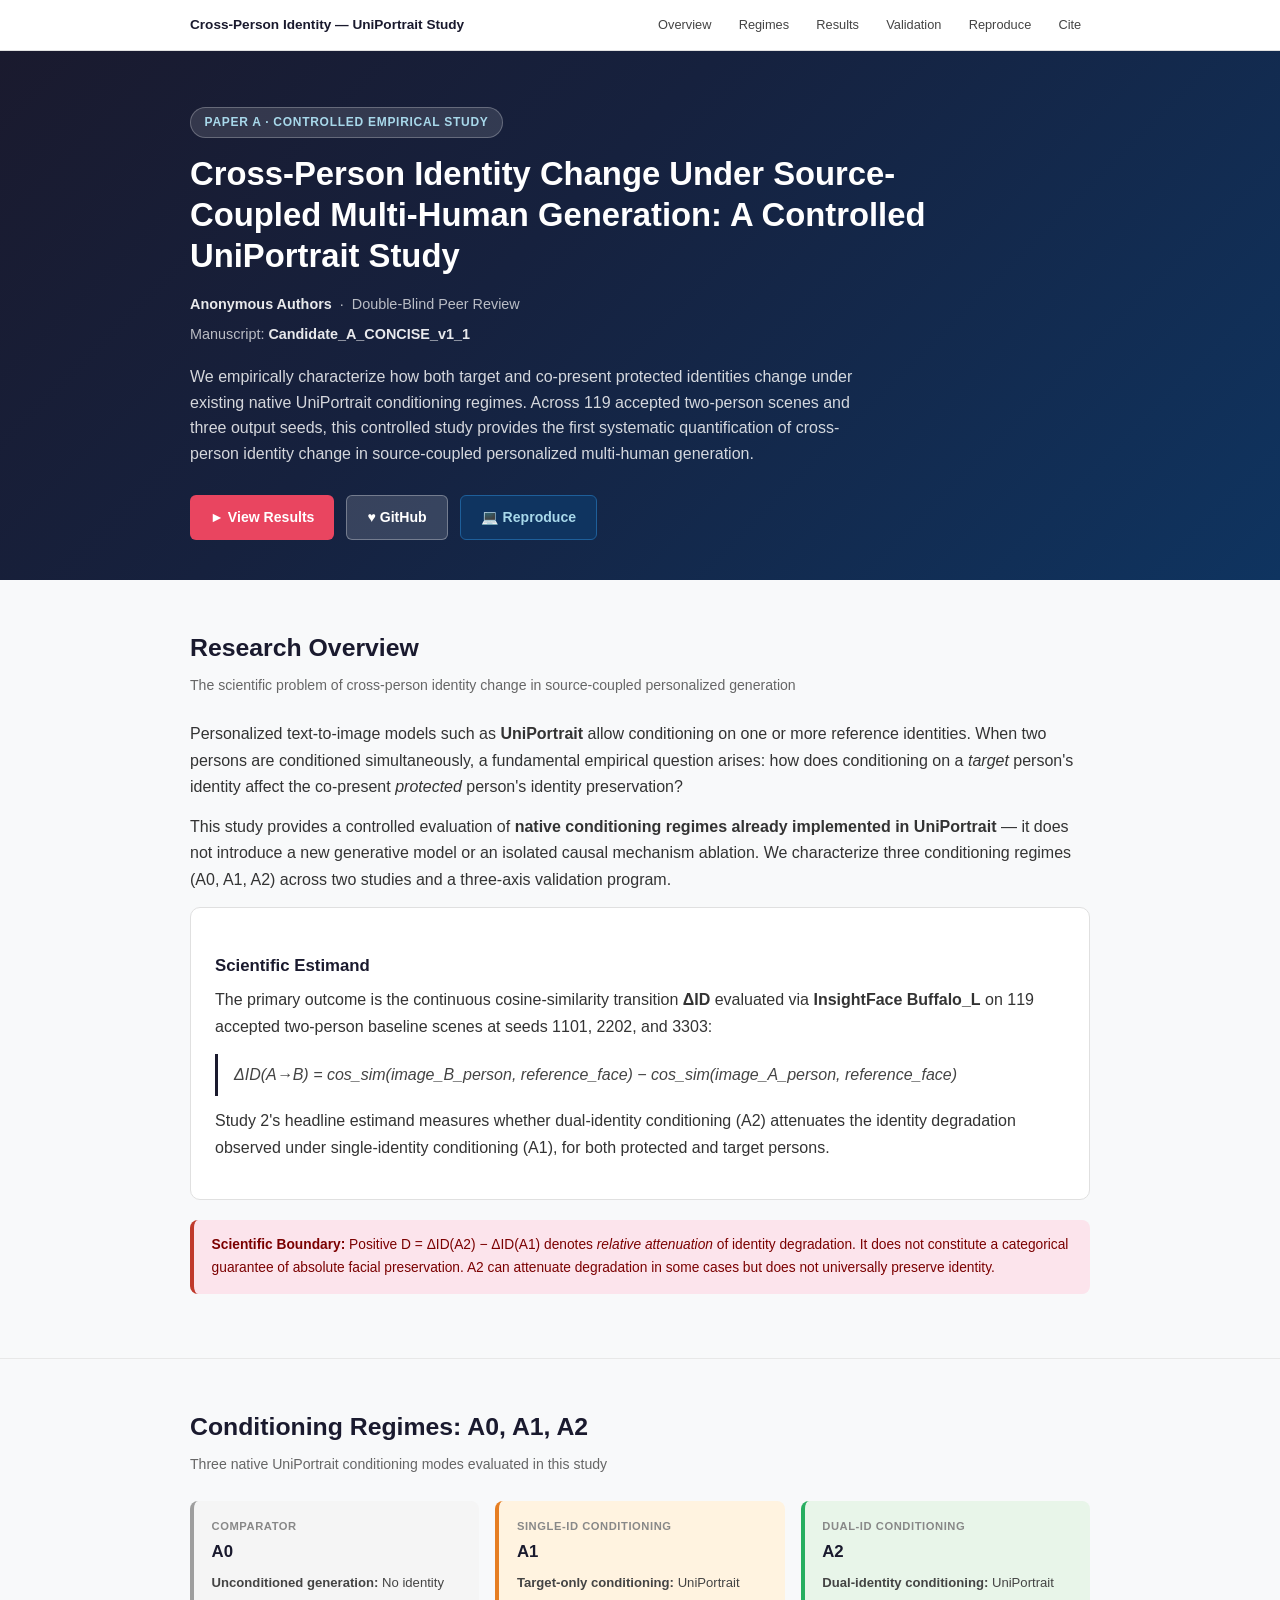
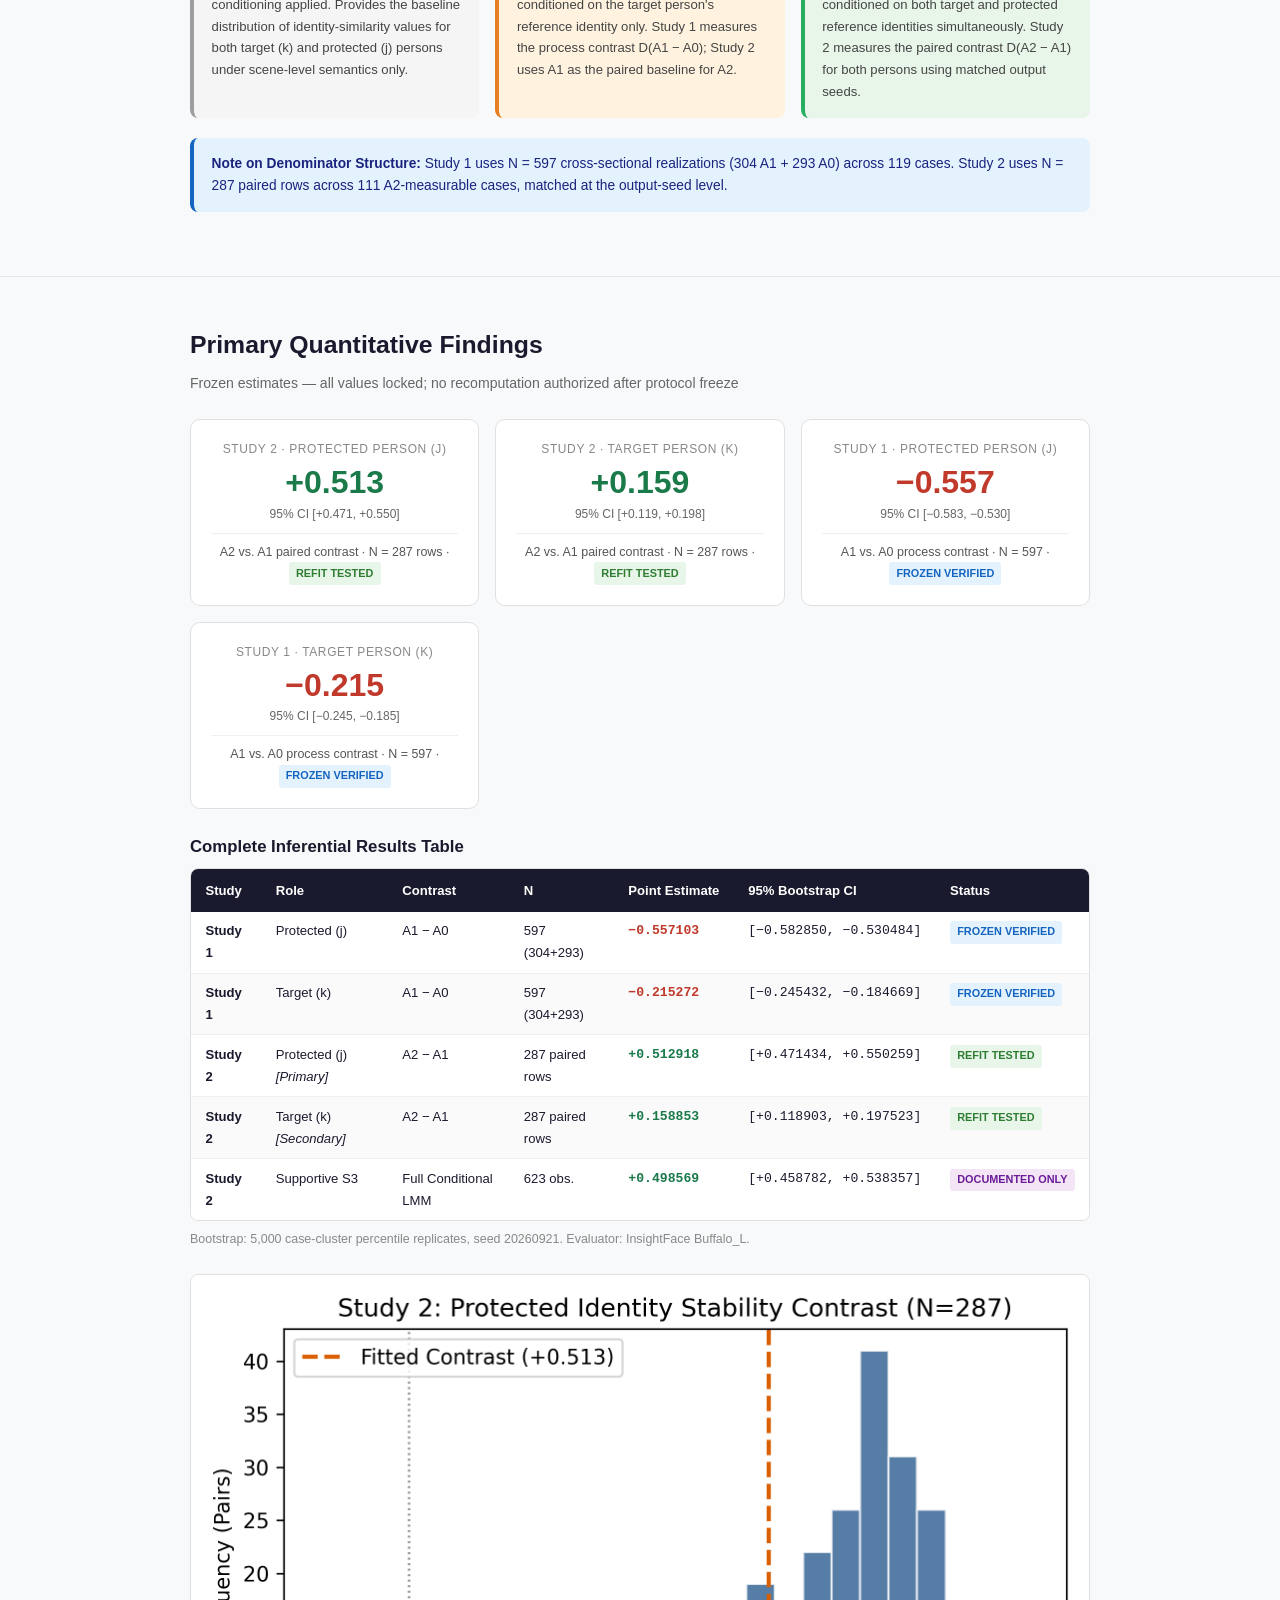
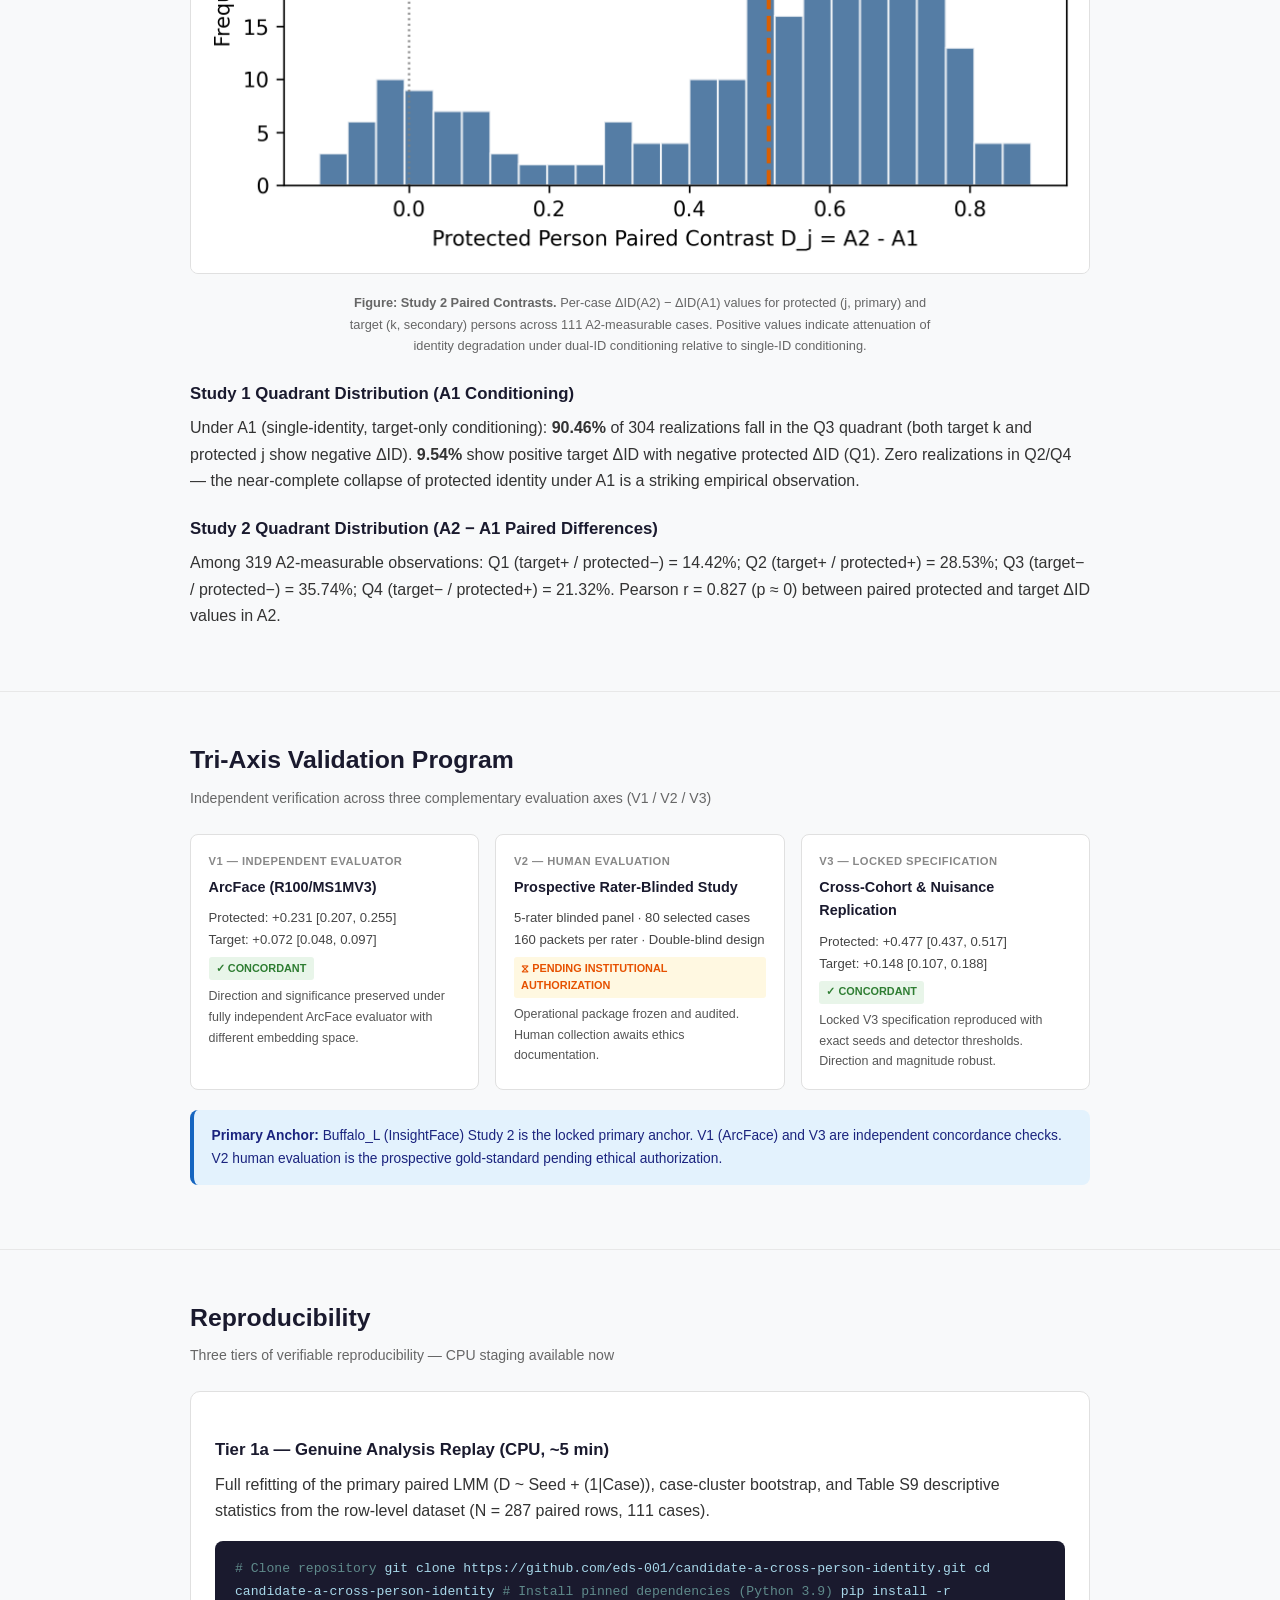
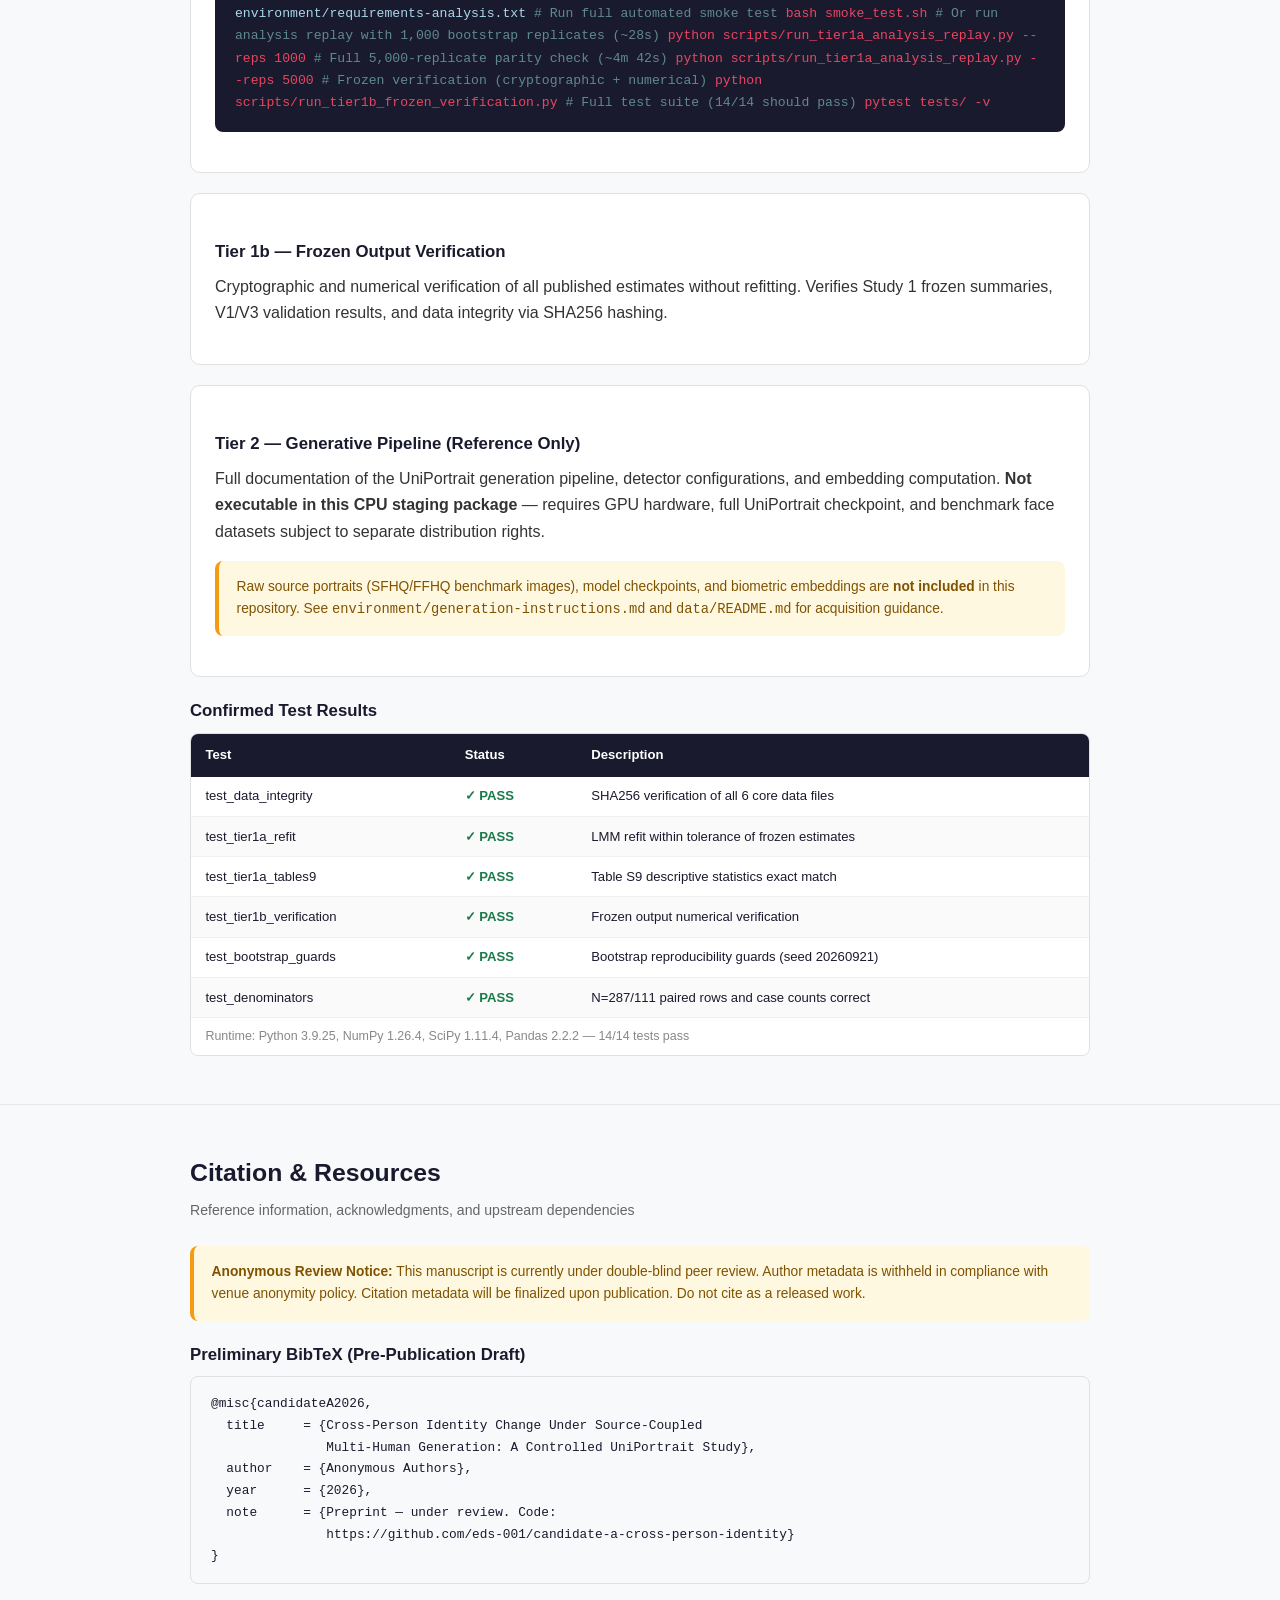
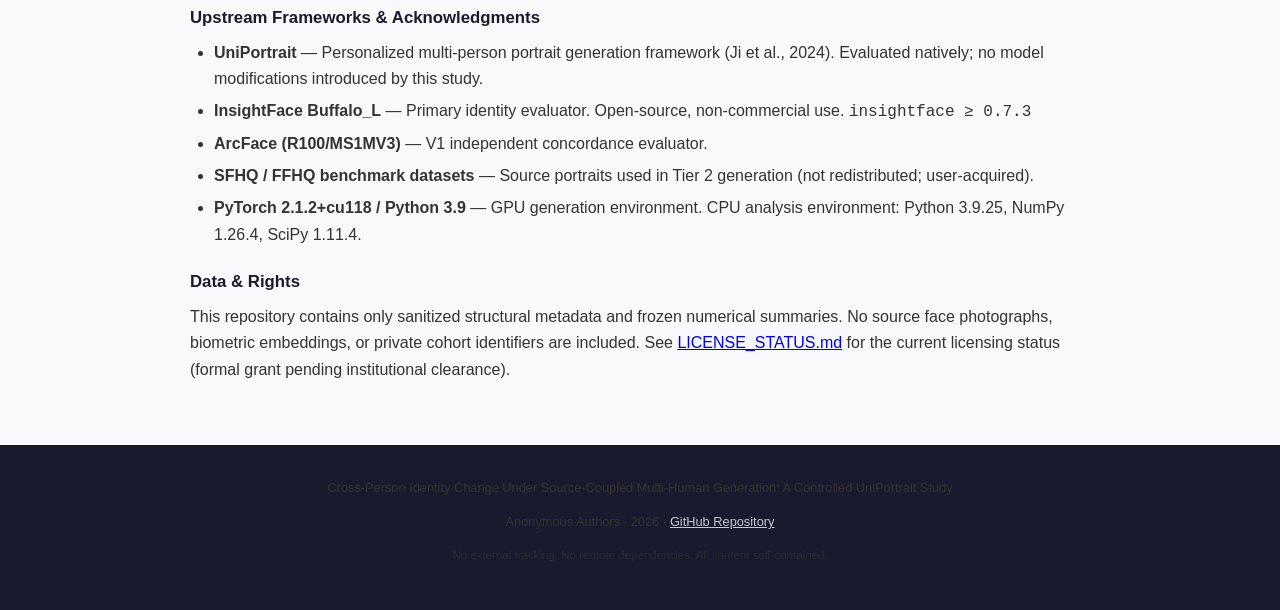
==== docs/index.html @ 002e5765 "feat: initial public release — Paper A reproducibility package Cross-Person Identity Change Under So" ====
<!DOCTYPE html>
<html lang="en">
<head>
  <meta charset="UTF-8">
  <meta name="viewport" content="width=device-width, initial-scale=1.0">
  <title>Cross-Person Identity Change Under Source-Coupled Multi-Human Generation: A Controlled UniPortrait Study</title>
  <meta name="description" content="Controlled empirical study evaluating person-wise identity changes under native UniPortrait conditioning regimes. Study 1 and Study 2 with V1/V2/V3 validation axes.">
  <style>
    /* ===== RESET & BASE ===== */
    *, *::before, *::after { box-sizing: border-box; margin: 0; padding: 0; }
    html { scroll-behavior: smooth; font-size: 16px; }
    body {
      font-family: -apple-system, BlinkMacSystemFont, "Segoe UI", Roboto, "Helvetica Neue", Arial, sans-serif;
      background: #f8f9fa;
      color: #1a1a2e;
      line-height: 1.65;
    }

    /* ===== LAYOUT ===== */
    .container { max-width: 940px; margin: 0 auto; padding: 0 1.25rem; }

    /* ===== NAV ===== */
    nav {
      position: sticky; top: 0; z-index: 100;
      background: rgba(255,255,255,0.96);
      border-bottom: 1px solid #e0e0e0;
      backdrop-filter: blur(8px);
    }
    nav .nav-inner {
      max-width: 940px; margin: 0 auto;
      display: flex; align-items: center; justify-content: space-between;
      padding: 0.65rem 1.25rem;
      flex-wrap: wrap; gap: 0.4rem;
    }
    nav .nav-brand { font-weight: 700; font-size: 0.85rem; color: #1a1a2e; text-decoration: none; max-width: 300px; }
    nav .nav-links { display: flex; gap: 0.6rem; flex-wrap: wrap; }
    nav .nav-links a {
      font-size: 0.8rem; font-weight: 500; color: #444; text-decoration: none;
      padding: 0.25rem 0.55rem; border-radius: 4px; transition: background 0.15s;
    }
    nav .nav-links a:hover { background: #f0f0f0; }

    /* ===== HERO ===== */
    .hero {
      background: linear-gradient(135deg, #1a1a2e 0%, #16213e 40%, #0f3460 100%);
      color: #fff;
      padding: 3.5rem 0 2.5rem;
    }
    .hero-badge {
      display: inline-block;
      background: rgba(255,255,255,0.12);
      border: 1px solid rgba(255,255,255,0.25);
      border-radius: 20px;
      font-size: 0.75rem; font-weight: 600; letter-spacing: 0.06em;
      text-transform: uppercase; padding: 0.3rem 0.85rem;
      margin-bottom: 1rem; color: #a8d8ea;
    }
    .hero h1 {
      font-size: clamp(1.35rem, 3.5vw, 2.05rem);
      font-weight: 800; line-height: 1.25;
      max-width: 760px; margin-bottom: 1rem;
    }
    .hero-meta { font-size: 0.9rem; color: rgba(255,255,255,0.7); margin-bottom: 0.35rem; }
    .hero-meta strong { color: rgba(255,255,255,0.9); }
    .hero-summary {
      max-width: 680px; font-size: 1rem; color: rgba(255,255,255,0.82);
      margin: 1.1rem 0 1.8rem; line-height: 1.6;
    }
    .hero-actions { display: flex; flex-wrap: wrap; gap: 0.75rem; }
    .btn {
      display: inline-flex; align-items: center; gap: 0.35rem;
      padding: 0.6rem 1.25rem; border-radius: 6px;
      font-size: 0.88rem; font-weight: 600; text-decoration: none;
      transition: transform 0.15s, opacity 0.15s;
      white-space: nowrap;
    }
    .btn:hover { transform: translateY(-1px); opacity: 0.9; }
    .btn-primary { background: #e94560; color: #fff; }
    .btn-secondary { background: rgba(255,255,255,0.15); color: #fff; border: 1px solid rgba(255,255,255,0.3); }
    .btn-code { background: #0f3460; color: #a8d8ea; border: 1px solid #1e5f9a; }

    /* ===== SECTION BASICS ===== */
    section { padding: 3rem 0; }
    section + section { border-top: 1px solid #e8e8e8; }
    h2 {
      font-size: clamp(1.2rem, 2.5vw, 1.55rem);
      font-weight: 800; color: #1a1a2e; margin-bottom: 0.35rem;
    }
    .section-sub { color: #666; font-size: 0.88rem; margin-bottom: 1.5rem; }
    h3 { font-size: 1.05rem; font-weight: 700; color: #1a1a2e; margin: 1.25rem 0 0.5rem; }
    p { margin-bottom: 0.85rem; color: #333; }
    ul { padding-left: 1.5rem; color: #333; }
    ul li { margin-bottom: 0.35rem; }

    /* ===== CARDS ===== */
    .card {
      background: #fff; border: 1px solid #e0e0e0;
      border-radius: 10px; padding: 1.5rem;
      margin-bottom: 1.25rem;
    }

    /* ===== FINDINGS GRID ===== */
    .findings-grid { display: grid; grid-template-columns: repeat(auto-fit, minmax(220px, 1fr)); gap: 1rem; margin: 1.5rem 0; }
    .stat-card {
      background: #fff; border: 1px solid #e0e0e0; border-radius: 10px;
      padding: 1.25rem; text-align: center;
    }
    .stat-card .stat-label { font-size: 0.75rem; text-transform: uppercase; letter-spacing: 0.05em; color: #888; margin-bottom: 0.4rem; }
    .stat-card .stat-value { font-size: 2rem; font-weight: 800; line-height: 1; }
    .stat-card .stat-value.neg { color: #c0392b; }
    .stat-card .stat-value.pos { color: #1a7a4a; }
    .stat-card .stat-ci { font-size: 0.75rem; color: #666; margin-top: 0.4rem; }
    .stat-card .stat-context { font-size: 0.78rem; color: #555; margin-top: 0.5rem; border-top: 1px solid #f0f0f0; padding-top: 0.5rem; }

    /* ===== DATA TABLE ===== */
    .table-wrap { overflow-x: auto; -webkit-overflow-scrolling: touch; border-radius: 8px; border: 1px solid #e0e0e0; }
    table { border-collapse: collapse; width: 100%; font-size: 0.82rem; background: #fff; min-width: 560px; }
    th { background: #1a1a2e; color: #fff; font-weight: 600; padding: 0.65rem 0.9rem; text-align: left; white-space: nowrap; }
    td { padding: 0.55rem 0.9rem; border-bottom: 1px solid #f0f0f0; vertical-align: top; }
    tr:last-child td { border-bottom: none; }
    tr:nth-child(even) td { background: #fafafa; }
    .num { font-family: "SF Mono", "Fira Code", monospace; font-size: 0.82rem; white-space: nowrap; }
    .neg { color: #c0392b; font-weight: 700; }
    .pos { color: #1a7a4a; font-weight: 700; }
    .tag { display: inline-block; font-size: 0.68rem; padding: 0.15rem 0.45rem; border-radius: 3px; font-weight: 600; white-space: nowrap; }
    .tag-refit { background: #e8f5e9; color: #2e7d32; }
    .tag-frozen { background: #e3f2fd; color: #1565c0; }
    .tag-doc { background: #f3e5f5; color: #6a1b9a; }

    /* ===== REGIME DIAGRAM ===== */
    .regime-grid { display: grid; grid-template-columns: repeat(auto-fit, minmax(180px, 1fr)); gap: 1rem; margin: 1.25rem 0; }
    .regime-card {
      border-radius: 8px; padding: 1rem 1.1rem;
      border-left: 4px solid transparent;
    }
    .regime-a0 { background: #f5f5f5; border-left-color: #9e9e9e; }
    .regime-a1 { background: #fff3e0; border-left-color: #e67e22; }
    .regime-a2 { background: #e8f5e9; border-left-color: #27ae60; }
    .regime-card .regime-tag { font-size: 0.7rem; font-weight: 700; text-transform: uppercase; letter-spacing: 0.05em; color: #888; }
    .regime-card .regime-name { font-size: 1.05rem; font-weight: 800; margin: 0.2rem 0 0.4rem; }
    .regime-card p { font-size: 0.82rem; color: #444; margin: 0; }

    /* ===== VALIDATION AXIS ===== */
    .axis-grid { display: grid; grid-template-columns: repeat(auto-fit, minmax(220px, 1fr)); gap: 1rem; margin: 1.25rem 0; }
    .axis-card {
      background: #fff; border: 1px solid #e0e0e0; border-radius: 8px;
      padding: 1.1rem;
    }
    .axis-card .axis-badge { font-size: 0.7rem; font-weight: 700; text-transform: uppercase; letter-spacing: 0.04em; color: #888; margin-bottom: 0.3rem; }
    .axis-card .axis-name { font-size: 0.9rem; font-weight: 700; margin-bottom: 0.5rem; color: #1a1a2e; }
    .axis-card .axis-result { font-size: 0.82rem; color: #444; }
    .axis-status { display: inline-block; font-size: 0.68rem; padding: 0.15rem 0.45rem; border-radius: 3px; font-weight: 600; margin-top: 0.4rem; }
    .status-concordant { background: #e8f5e9; color: #2e7d32; }
    .status-pending { background: #fff8e1; color: #e65100; }
    .status-anchor { background: #e3f2fd; color: #1565c0; }

    /* ===== FIGURE ===== */
    .figure-wrap { text-align: center; margin: 1.5rem 0; }
    .figure-wrap img {
      max-width: 100%; height: auto; border-radius: 8px;
      border: 1px solid #e0e0e0;
    }
    .figure-caption { font-size: 0.8rem; color: #666; margin-top: 0.6rem; max-width: 600px; margin-left: auto; margin-right: auto; }

    /* ===== CODE BLOCK ===== */
    .code-block {
      background: #1a1a2e; color: #a8d8ea;
      border-radius: 8px; padding: 1.1rem 1.25rem;
      font-family: "SF Mono", "Fira Code", "Consolas", monospace;
      font-size: 0.82rem; line-height: 1.7;
      overflow-x: auto; margin: 1rem 0;
    }
    .code-block .comment { color: #5f8a8b; }
    .code-block .cmd { color: #e94560; }

    /* ===== ALERT BOX ===== */
    .alert {
      border-radius: 8px; padding: 0.9rem 1.1rem;
      font-size: 0.86rem; margin: 1rem 0;
      border-left: 4px solid;
    }
    .alert-info { background: #e3f2fd; border-left-color: #1565c0; color: #1a237e; }
    .alert-warn { background: #fff8e1; border-left-color: #f39c12; color: #7f5200; }
    .alert-boundary { background: #fce4ec; border-left-color: #c0392b; color: #7b0000; }

    /* ===== CITATION ===== */
    .citation-box {
      background: #f8f9fa; border: 1px solid #e0e0e0; border-radius: 8px;
      padding: 1rem 1.25rem;
      font-family: "SF Mono", "Fira Code", "Consolas", monospace;
      font-size: 0.8rem; line-height: 1.7; overflow-x: auto;
      white-space: pre-wrap; word-break: break-word;
    }

    /* ===== FOOTER ===== */
    footer {
      background: #1a1a2e; color: rgba(255,255,255,0.6);
      text-align: center; font-size: 0.8rem;
      padding: 2rem 1.25rem;
    }
    footer a { color: rgba(255,255,255,0.75); }

    /* ===== DIVIDER ===== */
    .divider { border: none; border-top: 2px solid #e0e0e0; margin: 2rem 0; }

    /* ===== MOBILE ===== */
    @media (max-width: 600px) {
      .hero { padding: 2.5rem 0 1.75rem; }
      .hero h1 { font-size: 1.35rem; }
      section { padding: 2rem 0; }
      .findings-grid { grid-template-columns: 1fr 1fr; }
      .regime-grid { grid-template-columns: 1fr; }
      .axis-grid { grid-template-columns: 1fr; }
      .btn { font-size: 0.8rem; padding: 0.5rem 0.95rem; }
    }
  </style>
</head>
<body>

<!-- NAV -->
<nav aria-label="Site navigation">
  <div class="nav-inner">
    <a class="nav-brand" href="#hero">Cross-Person Identity — UniPortrait Study</a>
    <div class="nav-links">
      <a href="#overview">Overview</a>
      <a href="#regimes">Regimes</a>
      <a href="#results">Results</a>
      <a href="#validation">Validation</a>
      <a href="#reproduce">Reproduce</a>
      <a href="#cite">Cite</a>
    </div>
  </div>
</nav>

<!-- HERO -->
<header id="hero" class="hero">
  <div class="container">
    <div class="hero-badge">Paper A · Controlled Empirical Study</div>
    <h1>Cross-Person Identity Change Under Source-Coupled Multi-Human Generation: A Controlled UniPortrait Study</h1>
    <p class="hero-meta"><strong>Anonymous Authors</strong> &nbsp;·&nbsp; Double-Blind Peer Review</p>
    <p class="hero-meta">Manuscript: <strong>Candidate_A_CONCISE_v1_1</strong></p>
    <p class="hero-summary">
      We empirically characterize how both target and co-present protected identities change under existing native UniPortrait conditioning regimes. Across 119 accepted two-person scenes and three output seeds, this controlled study provides the first systematic quantification of cross-person identity change in source-coupled personalized multi-human generation.
    </p>
    <div class="hero-actions">
      <a href="#results" class="btn btn-primary">&#x25BA; View Results</a>
      <a href="https://github.com/eds-001/candidate-a-cross-person-identity" class="btn btn-secondary">&#x2665; GitHub</a>
      <a href="#reproduce" class="btn btn-code">&#x1F4BB; Reproduce</a>
    </div>
  </div>
</header>

<main>

<!-- OVERVIEW -->
<section id="overview">
  <div class="container">
    <h2>Research Overview</h2>
    <p class="section-sub">The scientific problem of cross-person identity change in source-coupled personalized generation</p>

    <p>Personalized text-to-image models such as <strong>UniPortrait</strong> allow conditioning on one or more reference identities. When two persons are conditioned simultaneously, a fundamental empirical question arises: how does conditioning on a <em>target</em> person's identity affect the co-present <em>protected</em> person's identity preservation?</p>

    <p>This study provides a controlled evaluation of <strong>native conditioning regimes already implemented in UniPortrait</strong> — it does not introduce a new generative model or an isolated causal mechanism ablation. We characterize three conditioning regimes (A0, A1, A2) across two studies and a three-axis validation program.</p>

    <div class="card">
      <h3>Scientific Estimand</h3>
      <p>The primary outcome is the continuous cosine-similarity transition <strong>ΔID</strong> evaluated via <strong>InsightFace Buffalo_L</strong> on 119 accepted two-person baseline scenes at seeds 1101, 2202, and 3303:</p>
      <p style="font-style:italic;color:#444;padding:0.5rem 1rem;border-left:3px solid #1a1a2e;margin:0.75rem 0;">
        ΔID(A→B) = cos_sim(image_B_person, reference_face) − cos_sim(image_A_person, reference_face)
      </p>
      <p>Study 2's headline estimand measures whether dual-identity conditioning (A2) attenuates the identity degradation observed under single-identity conditioning (A1), for both protected and target persons.</p>
    </div>

    <div class="alert alert-boundary">
      <strong>Scientific Boundary:</strong> Positive D = ΔID(A2) − ΔID(A1) denotes <em>relative attenuation</em> of identity degradation. It does not constitute a categorical guarantee of absolute facial preservation. A2 can attenuate degradation in some cases but does not universally preserve identity.
    </div>
  </div>
</section>

<!-- REGIMES -->
<section id="regimes">
  <div class="container">
    <h2>Conditioning Regimes: A0, A1, A2</h2>
    <p class="section-sub">Three native UniPortrait conditioning modes evaluated in this study</p>

    <div class="regime-grid">
      <div class="regime-card regime-a0">
        <div class="regime-tag">Comparator</div>
        <div class="regime-name">A0</div>
        <p><strong>Unconditioned generation:</strong> No identity conditioning applied. Provides the baseline distribution of identity-similarity values for both target (k) and protected (j) persons under scene-level semantics only.</p>
      </div>
      <div class="regime-card regime-a1">
        <div class="regime-tag">Single-ID Conditioning</div>
        <div class="regime-name">A1</div>
        <p><strong>Target-only conditioning:</strong> UniPortrait conditioned on the target person's reference identity only. Study 1 measures the process contrast D(A1 − A0); Study 2 uses A1 as the paired baseline for A2.</p>
      </div>
      <div class="regime-card regime-a2">
        <div class="regime-tag">Dual-ID Conditioning</div>
        <div class="regime-name">A2</div>
        <p><strong>Dual-identity conditioning:</strong> UniPortrait conditioned on both target and protected reference identities simultaneously. Study 2 measures the paired contrast D(A2 − A1) for both persons using matched output seeds.</p>
      </div>
    </div>

    <div class="alert alert-info">
      <strong>Note on Denominator Structure:</strong> Study 1 uses N = 597 cross-sectional realizations (304 A1 + 293 A0) across 119 cases. Study 2 uses N = 287 paired rows across 111 A2-measurable cases, matched at the output-seed level.
    </div>
  </div>
</section>

<!-- RESULTS -->
<section id="results">
  <div class="container">
    <h2>Primary Quantitative Findings</h2>
    <p class="section-sub">Frozen estimates — all values locked; no recomputation authorized after protocol freeze</p>

    <!-- Headline stats -->
    <div class="findings-grid">
      <div class="stat-card">
        <div class="stat-label">Study 2 · Protected Person (j)</div>
        <div class="stat-value pos">+0.513</div>
        <div class="stat-ci">95% CI [+0.471, +0.550]</div>
        <div class="stat-context">A2 vs. A1 paired contrast · N = 287 rows · <span class="tag tag-refit">REFIT TESTED</span></div>
      </div>
      <div class="stat-card">
        <div class="stat-label">Study 2 · Target Person (k)</div>
        <div class="stat-value pos">+0.159</div>
        <div class="stat-ci">95% CI [+0.119, +0.198]</div>
        <div class="stat-context">A2 vs. A1 paired contrast · N = 287 rows · <span class="tag tag-refit">REFIT TESTED</span></div>
      </div>
      <div class="stat-card">
        <div class="stat-label">Study 1 · Protected Person (j)</div>
        <div class="stat-value neg">−0.557</div>
        <div class="stat-ci">95% CI [−0.583, −0.530]</div>
        <div class="stat-context">A1 vs. A0 process contrast · N = 597 · <span class="tag tag-frozen">FROZEN VERIFIED</span></div>
      </div>
      <div class="stat-card">
        <div class="stat-label">Study 1 · Target Person (k)</div>
        <div class="stat-value neg">−0.215</div>
        <div class="stat-ci">95% CI [−0.245, −0.185]</div>
        <div class="stat-context">A1 vs. A0 process contrast · N = 597 · <span class="tag tag-frozen">FROZEN VERIFIED</span></div>
      </div>
    </div>

    <!-- Full table -->
    <h3>Complete Inferential Results Table</h3>
    <div class="table-wrap">
      <table>
        <thead>
          <tr>
            <th>Study</th>
            <th>Role</th>
            <th>Contrast</th>
            <th>N</th>
            <th>Point Estimate</th>
            <th>95% Bootstrap CI</th>
            <th>Status</th>
          </tr>
        </thead>
        <tbody>
          <tr>
            <td><strong>Study 1</strong></td>
            <td>Protected (j)</td>
            <td>A1 − A0</td>
            <td>597 (304+293)</td>
            <td class="num neg">−0.557103</td>
            <td class="num">[−0.582850, −0.530484]</td>
            <td><span class="tag tag-frozen">FROZEN VERIFIED</span></td>
          </tr>
          <tr>
            <td><strong>Study 1</strong></td>
            <td>Target (k)</td>
            <td>A1 − A0</td>
            <td>597 (304+293)</td>
            <td class="num neg">−0.215272</td>
            <td class="num">[−0.245432, −0.184669]</td>
            <td><span class="tag tag-frozen">FROZEN VERIFIED</span></td>
          </tr>
          <tr>
            <td><strong>Study 2</strong></td>
            <td>Protected (j) <em>[Primary]</em></td>
            <td>A2 − A1</td>
            <td>287 paired rows</td>
            <td class="num pos">+0.512918</td>
            <td class="num">[+0.471434, +0.550259]</td>
            <td><span class="tag tag-refit">REFIT TESTED</span></td>
          </tr>
          <tr>
            <td><strong>Study 2</strong></td>
            <td>Target (k) <em>[Secondary]</em></td>
            <td>A2 − A1</td>
            <td>287 paired rows</td>
            <td class="num pos">+0.158853</td>
            <td class="num">[+0.118903, +0.197523]</td>
            <td><span class="tag tag-refit">REFIT TESTED</span></td>
          </tr>
          <tr>
            <td><strong>Study 2</strong></td>
            <td>Supportive S3</td>
            <td>Full Conditional LMM</td>
            <td>623 obs.</td>
            <td class="num pos">+0.498569</td>
            <td class="num">[+0.458782, +0.538357]</td>
            <td><span class="tag tag-doc">DOCUMENTED ONLY</span></td>
          </tr>
        </tbody>
      </table>
    </div>
    <p style="font-size:0.78rem;color:#888;margin-top:0.5rem;">Bootstrap: 5,000 case-cluster percentile replicates, seed 20260921. Evaluator: InsightFace Buffalo_L.</p>

    <!-- Figure -->
    <div class="figure-wrap">
      <img src="assets/fig_study2_paired_contrasts.png" alt="Study 2 paired contrasts scatter plot showing ΔID(A2)−ΔID(A1) for target and protected persons across 111 cases">
      <p class="figure-caption"><strong>Figure: Study 2 Paired Contrasts.</strong> Per-case ΔID(A2) − ΔID(A1) values for protected (j, primary) and target (k, secondary) persons across 111 A2-measurable cases. Positive values indicate attenuation of identity degradation under dual-ID conditioning relative to single-ID conditioning.</p>
    </div>

    <!-- Study 1 quadrant detail -->
    <h3>Study 1 Quadrant Distribution (A1 Conditioning)</h3>
    <p>Under A1 (single-identity, target-only conditioning): <strong>90.46%</strong> of 304 realizations fall in the Q3 quadrant (both target k and protected j show negative ΔID). <strong>9.54%</strong> show positive target ΔID with negative protected ΔID (Q1). Zero realizations in Q2/Q4 — the near-complete collapse of protected identity under A1 is a striking empirical observation.</p>

    <!-- Study 2 quadrant detail -->
    <h3>Study 2 Quadrant Distribution (A2 − A1 Paired Differences)</h3>
    <p>Among 319 A2-measurable observations: Q1 (target+ / protected−) = 14.42%; Q2 (target+ / protected+) = 28.53%; Q3 (target− / protected−) = 35.74%; Q4 (target− / protected+) = 21.32%. Pearson r = 0.827 (p ≈ 0) between paired protected and target ΔID values in A2.</p>
  </div>
</section>

<!-- VALIDATION -->
<section id="validation">
  <div class="container">
    <h2>Tri-Axis Validation Program</h2>
    <p class="section-sub">Independent verification across three complementary evaluation axes (V1 / V2 / V3)</p>

    <div class="axis-grid">
      <div class="axis-card">
        <div class="axis-badge">V1 — Independent Evaluator</div>
        <div class="axis-name">ArcFace (R100/MS1MV3)</div>
        <div class="axis-result">
          Protected: +0.231 [0.207, 0.255]<br>
          Target: +0.072 [0.048, 0.097]
        </div>
        <span class="axis-status status-concordant">✓ CONCORDANT</span>
        <div class="axis-result" style="margin-top:0.4rem;font-size:0.78rem;color:#555;">
          Direction and significance preserved under fully independent ArcFace evaluator with different embedding space.
        </div>
      </div>
      <div class="axis-card">
        <div class="axis-badge">V2 — Human Evaluation</div>
        <div class="axis-name">Prospective Rater-Blinded Study</div>
        <div class="axis-result">
          5-rater blinded panel · 80 selected cases<br>
          160 packets per rater · Double-blind design
        </div>
        <span class="axis-status status-pending">⧖ PENDING INSTITUTIONAL AUTHORIZATION</span>
        <div class="axis-result" style="margin-top:0.4rem;font-size:0.78rem;color:#555;">
          Operational package frozen and audited. Human collection awaits ethics documentation.
        </div>
      </div>
      <div class="axis-card">
        <div class="axis-badge">V3 — Locked Specification</div>
        <div class="axis-name">Cross-Cohort &amp; Nuisance Replication</div>
        <div class="axis-result">
          Protected: +0.477 [0.437, 0.517]<br>
          Target: +0.148 [0.107, 0.188]
        </div>
        <span class="axis-status status-concordant">✓ CONCORDANT</span>
        <div class="axis-result" style="margin-top:0.4rem;font-size:0.78rem;color:#555;">
          Locked V3 specification reproduced with exact seeds and detector thresholds. Direction and magnitude robust.
        </div>
      </div>
    </div>

    <div class="alert alert-info">
      <strong>Primary Anchor:</strong> Buffalo_L (InsightFace) Study 2 is the locked primary anchor. V1 (ArcFace) and V3 are independent concordance checks. V2 human evaluation is the prospective gold-standard pending ethical authorization.
    </div>
  </div>
</section>

<!-- REPRODUCE -->
<section id="reproduce">
  <div class="container">
    <h2>Reproducibility</h2>
    <p class="section-sub">Three tiers of verifiable reproducibility — CPU staging available now</p>

    <div class="card">
      <h3>Tier 1a — Genuine Analysis Replay (CPU, ~5 min)</h3>
      <p>Full refitting of the primary paired LMM (D ~ Seed + (1|Case)), case-cluster bootstrap, and Table S9 descriptive statistics from the row-level dataset (N = 287 paired rows, 111 cases).</p>
      <div class="code-block">
<span class="comment"># Clone repository</span>
git clone https://github.com/eds-001/candidate-a-cross-person-identity.git
cd candidate-a-cross-person-identity

<span class="comment"># Install pinned dependencies (Python 3.9)</span>
pip install -r environment/requirements-analysis.txt

<span class="comment"># Run full automated smoke test</span>
<span class="cmd">bash smoke_test.sh</span>

<span class="comment"># Or run analysis replay with 1,000 bootstrap replicates (~28s)</span>
<span class="cmd">python scripts/run_tier1a_analysis_replay.py --reps 1000</span>

<span class="comment"># Full 5,000-replicate parity check (~4m 42s)</span>
<span class="cmd">python scripts/run_tier1a_analysis_replay.py --reps 5000</span>

<span class="comment"># Frozen verification (cryptographic + numerical)</span>
<span class="cmd">python scripts/run_tier1b_frozen_verification.py</span>

<span class="comment"># Full test suite (14/14 should pass)</span>
<span class="cmd">pytest tests/ -v</span>
      </div>
    </div>

    <div class="card">
      <h3>Tier 1b — Frozen Output Verification</h3>
      <p>Cryptographic and numerical verification of all published estimates without refitting. Verifies Study 1 frozen summaries, V1/V3 validation results, and data integrity via SHA256 hashing.</p>
    </div>

    <div class="card">
      <h3>Tier 2 — Generative Pipeline (Reference Only)</h3>
      <p>Full documentation of the UniPortrait generation pipeline, detector configurations, and embedding computation. <strong>Not executable in this CPU staging package</strong> — requires GPU hardware, full UniPortrait checkpoint, and benchmark face datasets subject to separate distribution rights.</p>
      <div class="alert alert-warn">
        Raw source portraits (SFHQ/FFHQ benchmark images), model checkpoints, and biometric embeddings are <strong>not included</strong> in this repository. See <code>environment/generation-instructions.md</code> and <code>data/README.md</code> for acquisition guidance.
      </div>
    </div>

    <h3>Confirmed Test Results</h3>
    <div class="table-wrap">
      <table>
        <thead>
          <tr><th>Test</th><th>Status</th><th>Description</th></tr>
        </thead>
        <tbody>
          <tr><td>test_data_integrity</td><td class="pos">✓ PASS</td><td>SHA256 verification of all 6 core data files</td></tr>
          <tr><td>test_tier1a_refit</td><td class="pos">✓ PASS</td><td>LMM refit within tolerance of frozen estimates</td></tr>
          <tr><td>test_tier1a_tables9</td><td class="pos">✓ PASS</td><td>Table S9 descriptive statistics exact match</td></tr>
          <tr><td>test_tier1b_verification</td><td class="pos">✓ PASS</td><td>Frozen output numerical verification</td></tr>
          <tr><td>test_bootstrap_guards</td><td class="pos">✓ PASS</td><td>Bootstrap reproducibility guards (seed 20260921)</td></tr>
          <tr><td>test_denominators</td><td class="pos">✓ PASS</td><td>N=287/111 paired rows and case counts correct</td></tr>
          <tr><td colspan="3" style="font-size:0.78rem;color:#888;padding:0.5rem 0.9rem;">Runtime: Python 3.9.25, NumPy 1.26.4, SciPy 1.11.4, Pandas 2.2.2 — 14/14 tests pass</td></tr>
        </tbody>
      </table>
    </div>
  </div>
</section>

<!-- CITE -->
<section id="cite">
  <div class="container">
    <h2>Citation &amp; Resources</h2>
    <p class="section-sub">Reference information, acknowledgments, and upstream dependencies</p>

    <div class="alert alert-warn">
      <strong>Anonymous Review Notice:</strong> This manuscript is currently under double-blind peer review. Author metadata is withheld in compliance with venue anonymity policy. Citation metadata will be finalized upon publication. Do not cite as a released work.
    </div>

    <h3>Preliminary BibTeX (Pre-Publication Draft)</h3>
    <div class="citation-box">@misc{candidateA2026,
  title     = {Cross-Person Identity Change Under Source-Coupled 
               Multi-Human Generation: A Controlled UniPortrait Study},
  author    = {Anonymous Authors},
  year      = {2026},
  note      = {Preprint — under review. Code: 
               https://github.com/eds-001/candidate-a-cross-person-identity}
}</div>

    <h3>Upstream Frameworks &amp; Acknowledgments</h3>
    <ul>
      <li><strong>UniPortrait</strong> — Personalized multi-person portrait generation framework (Ji et al., 2024). Evaluated natively; no model modifications introduced by this study.</li>
      <li><strong>InsightFace Buffalo_L</strong> — Primary identity evaluator. Open-source, non-commercial use. <code>insightface &ge; 0.7.3</code></li>
      <li><strong>ArcFace (R100/MS1MV3)</strong> — V1 independent concordance evaluator.</li>
      <li><strong>SFHQ / FFHQ benchmark datasets</strong> — Source portraits used in Tier 2 generation (not redistributed; user-acquired).</li>
      <li><strong>PyTorch 2.1.2+cu118 / Python 3.9</strong> — GPU generation environment. CPU analysis environment: Python 3.9.25, NumPy 1.26.4, SciPy 1.11.4.</li>
    </ul>

    <h3>Data &amp; Rights</h3>
    <p>This repository contains only sanitized structural metadata and frozen numerical summaries. No source face photographs, biometric embeddings, or private cohort identifiers are included. See <a href="https://github.com/eds-001/candidate-a-cross-person-identity/blob/main/LICENSE_STATUS.md">LICENSE_STATUS.md</a> for the current licensing status (formal grant pending institutional clearance).</p>
  </div>
</section>

</main>

<footer>
  <p>Cross-Person Identity Change Under Source-Coupled Multi-Human Generation: A Controlled UniPortrait Study</p>
  <p style="margin-top:0.4rem;">Anonymous Authors · 2026 · <a href="https://github.com/eds-001/candidate-a-cross-person-identity">GitHub Repository</a></p>
  <p style="margin-top:0.4rem;font-size:0.72rem;opacity:0.6;">No external tracking. No remote dependencies. All content self-contained.</p>
</footer>

</body>
</html>
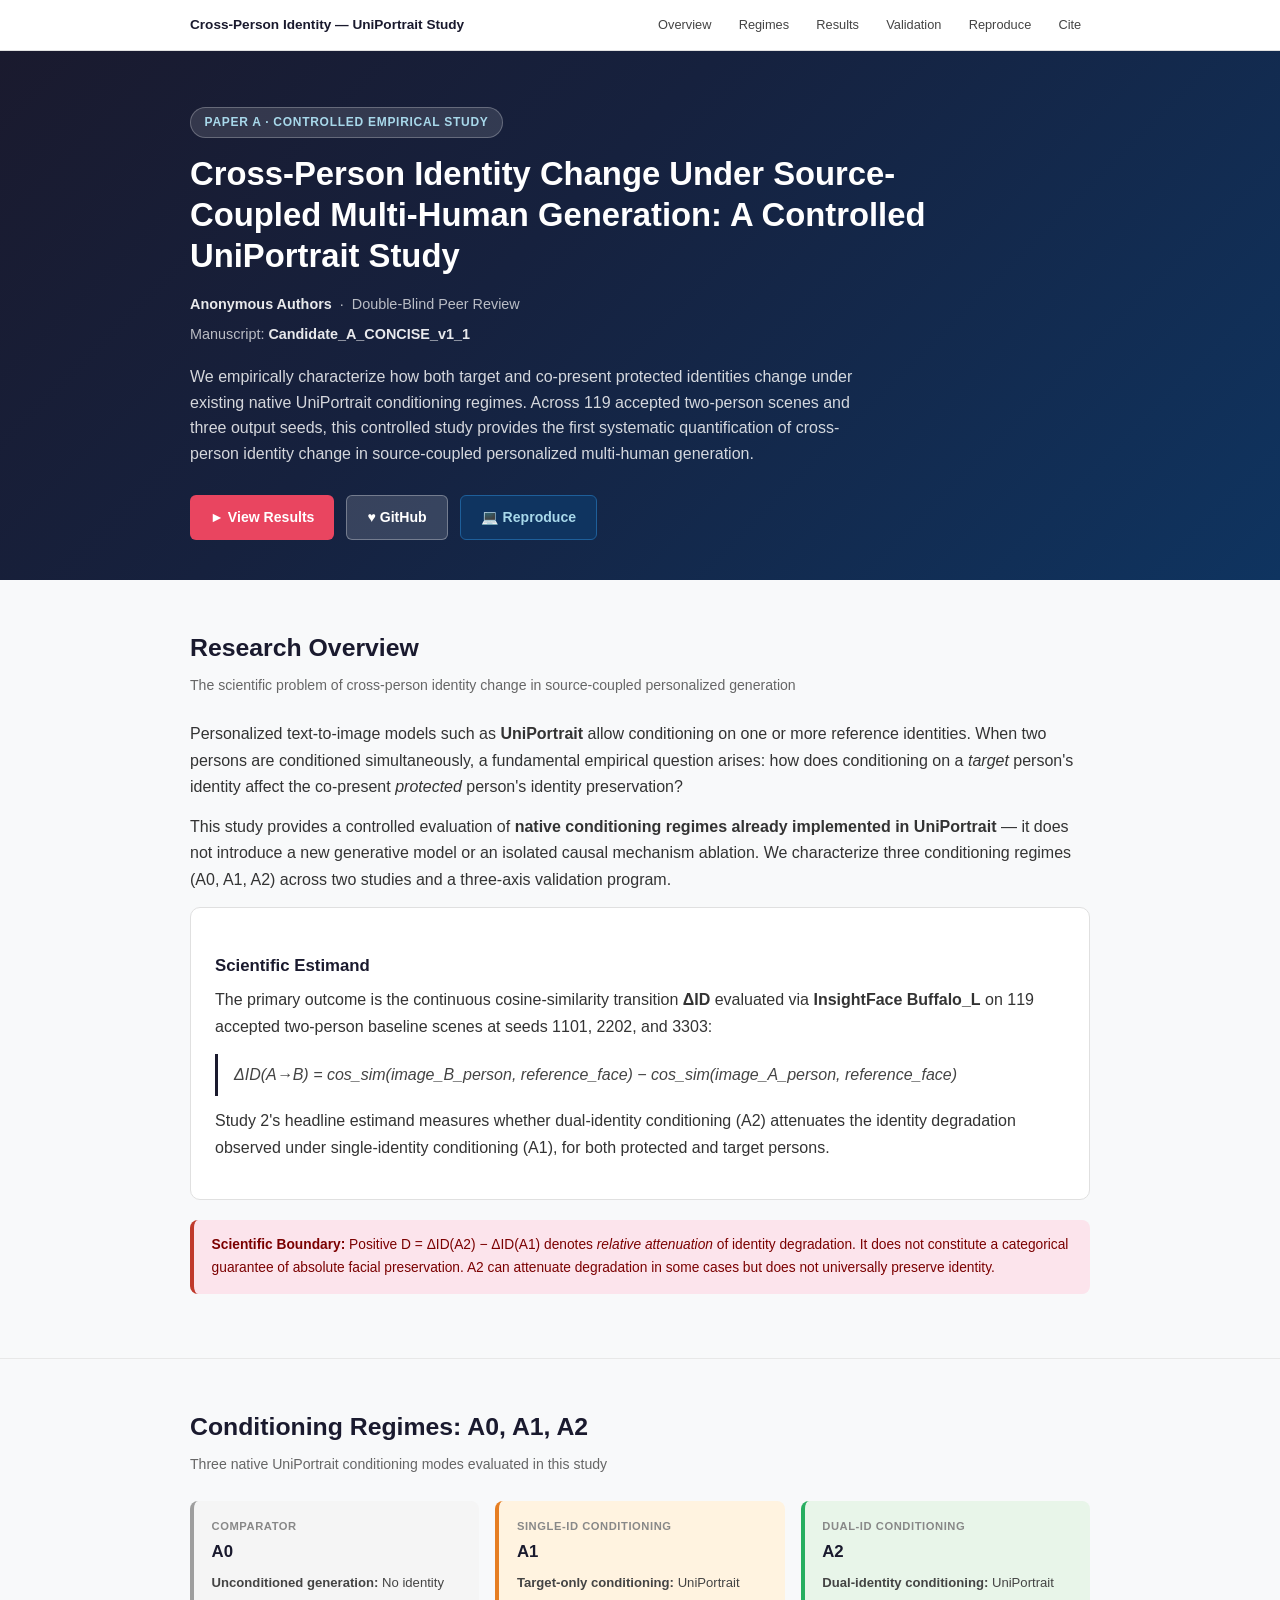
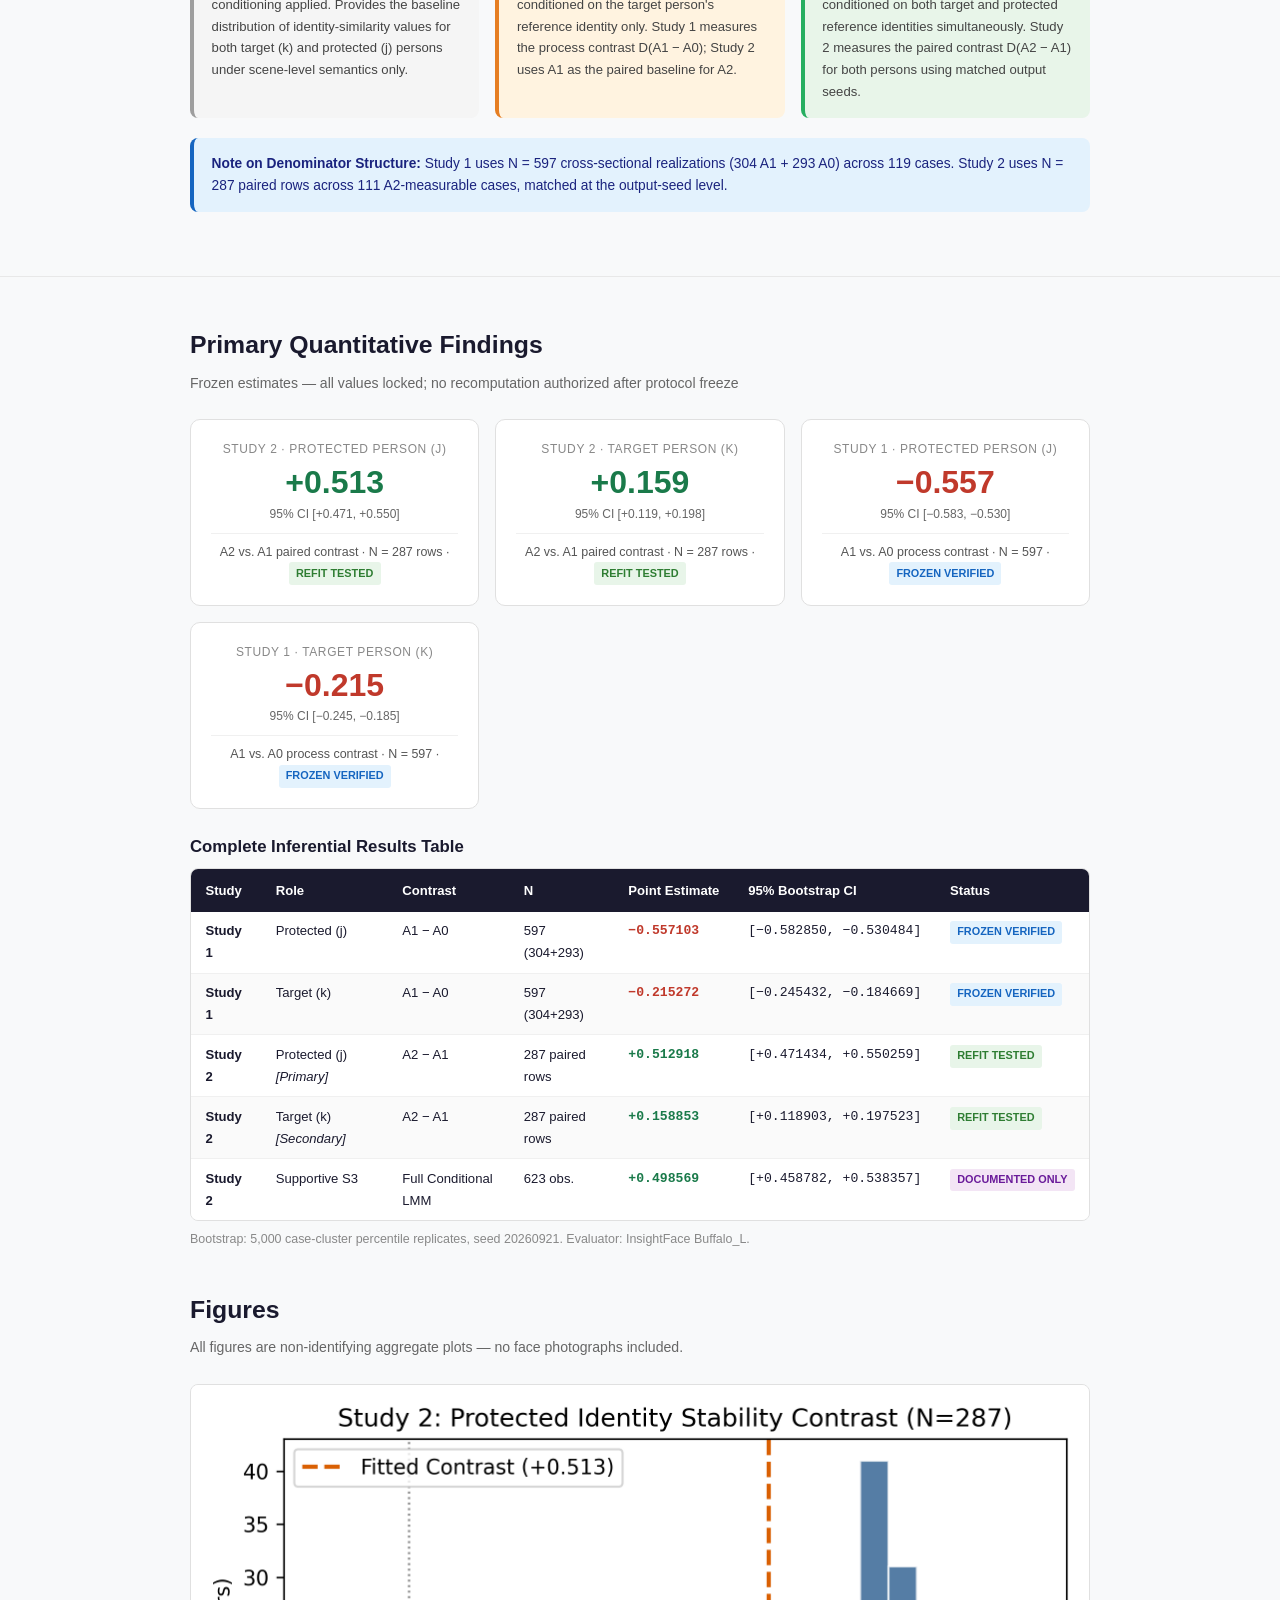
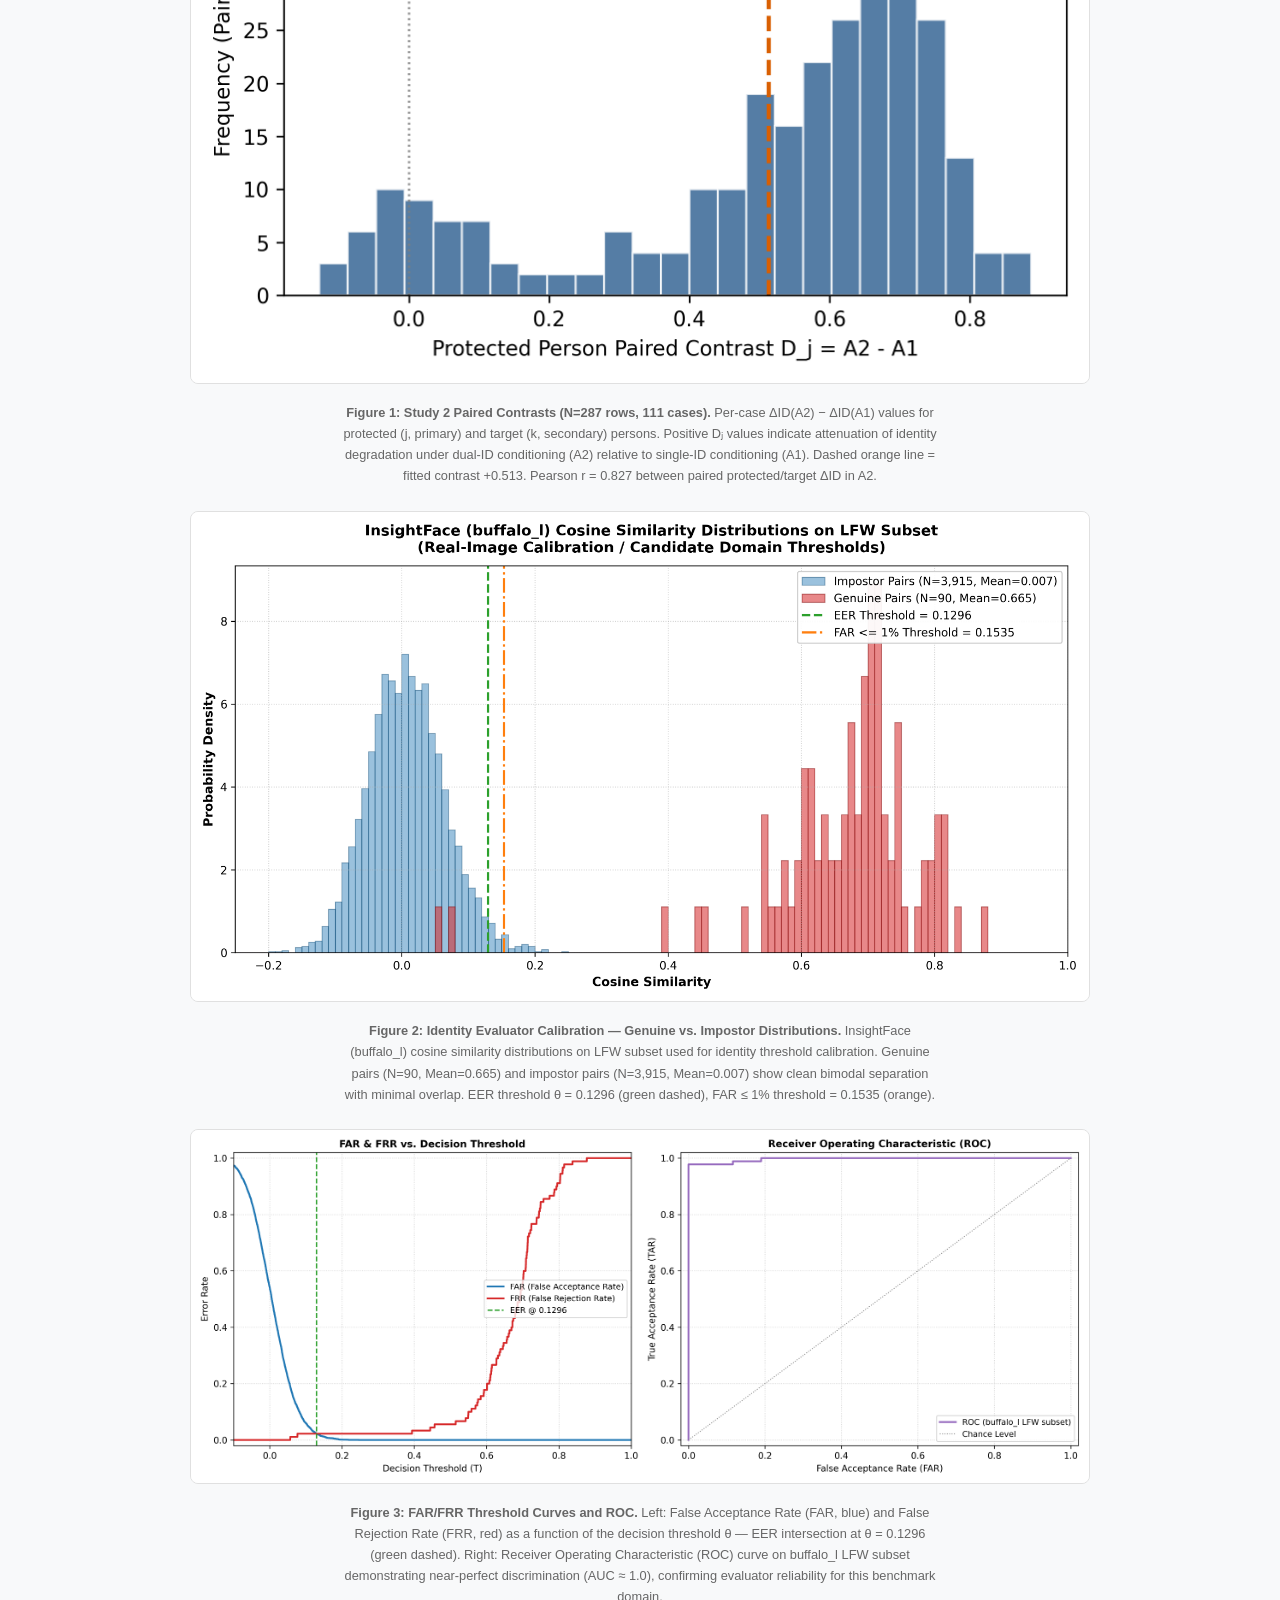
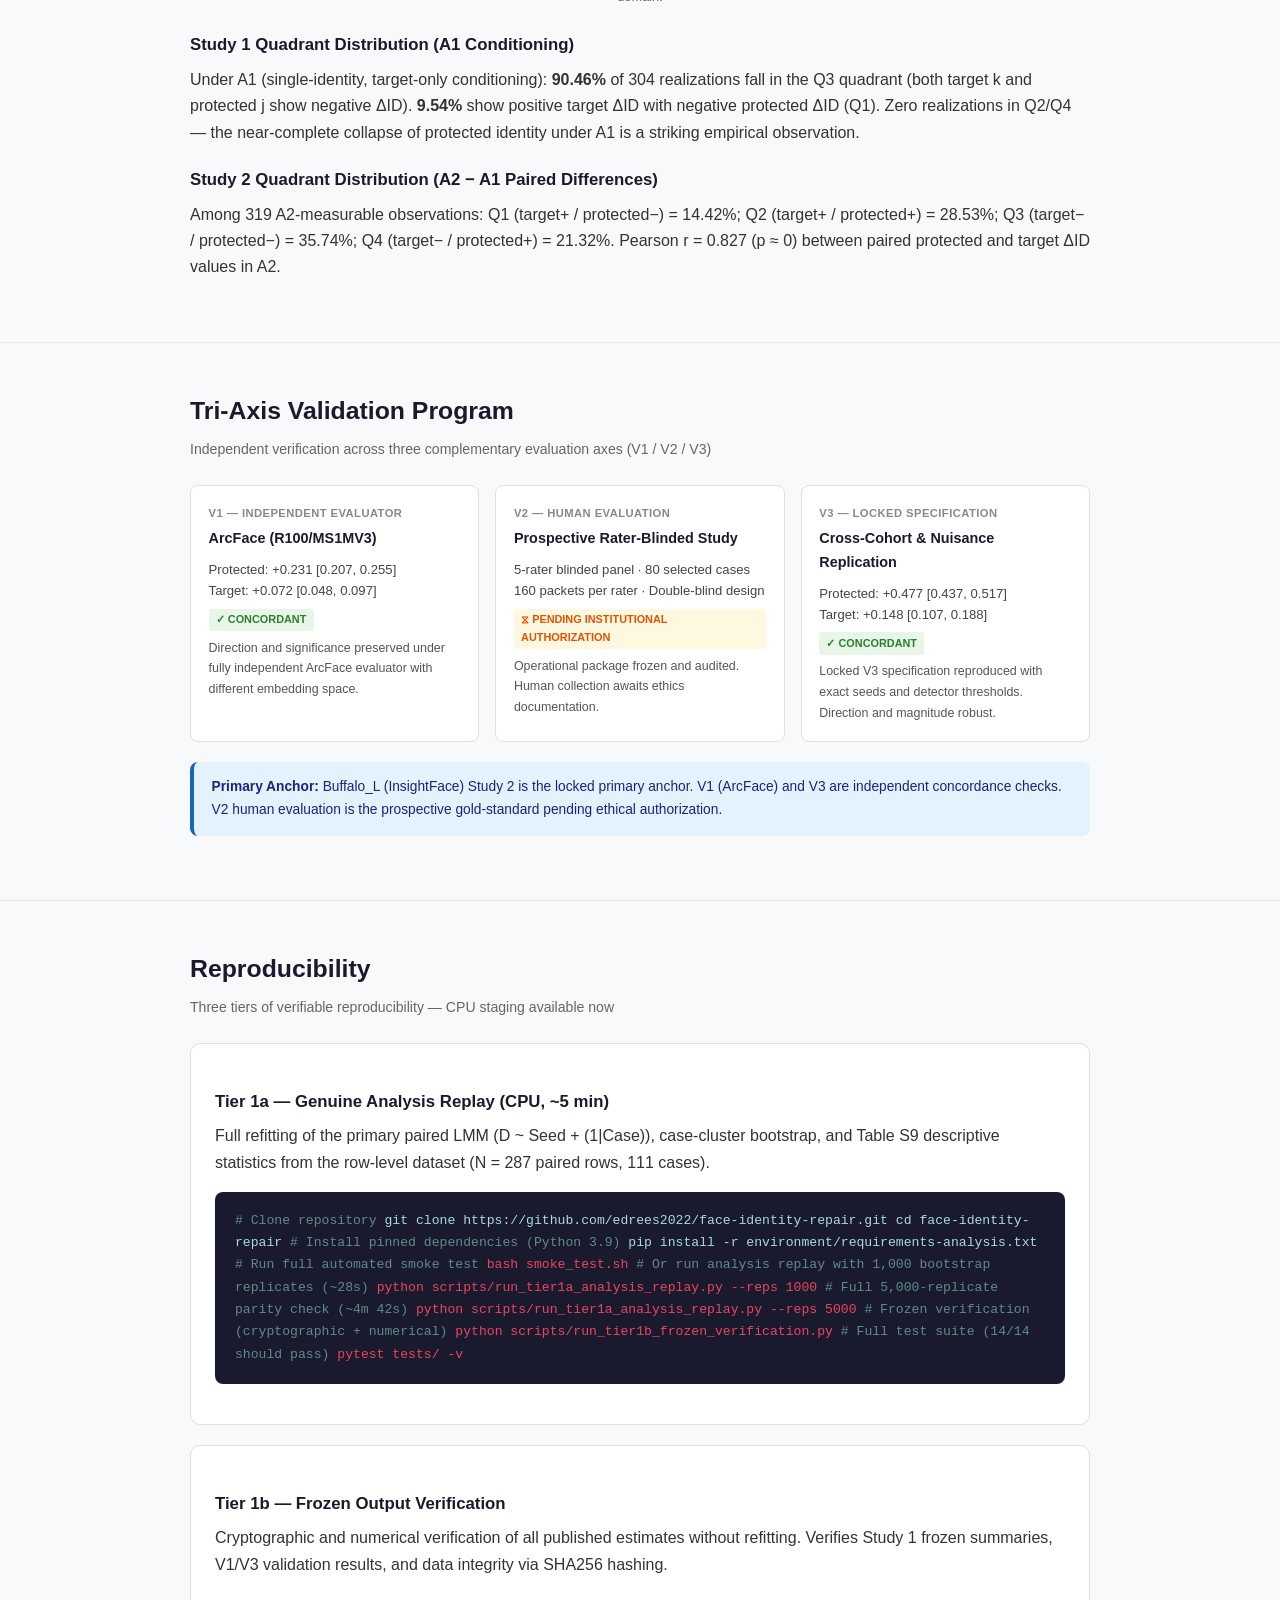
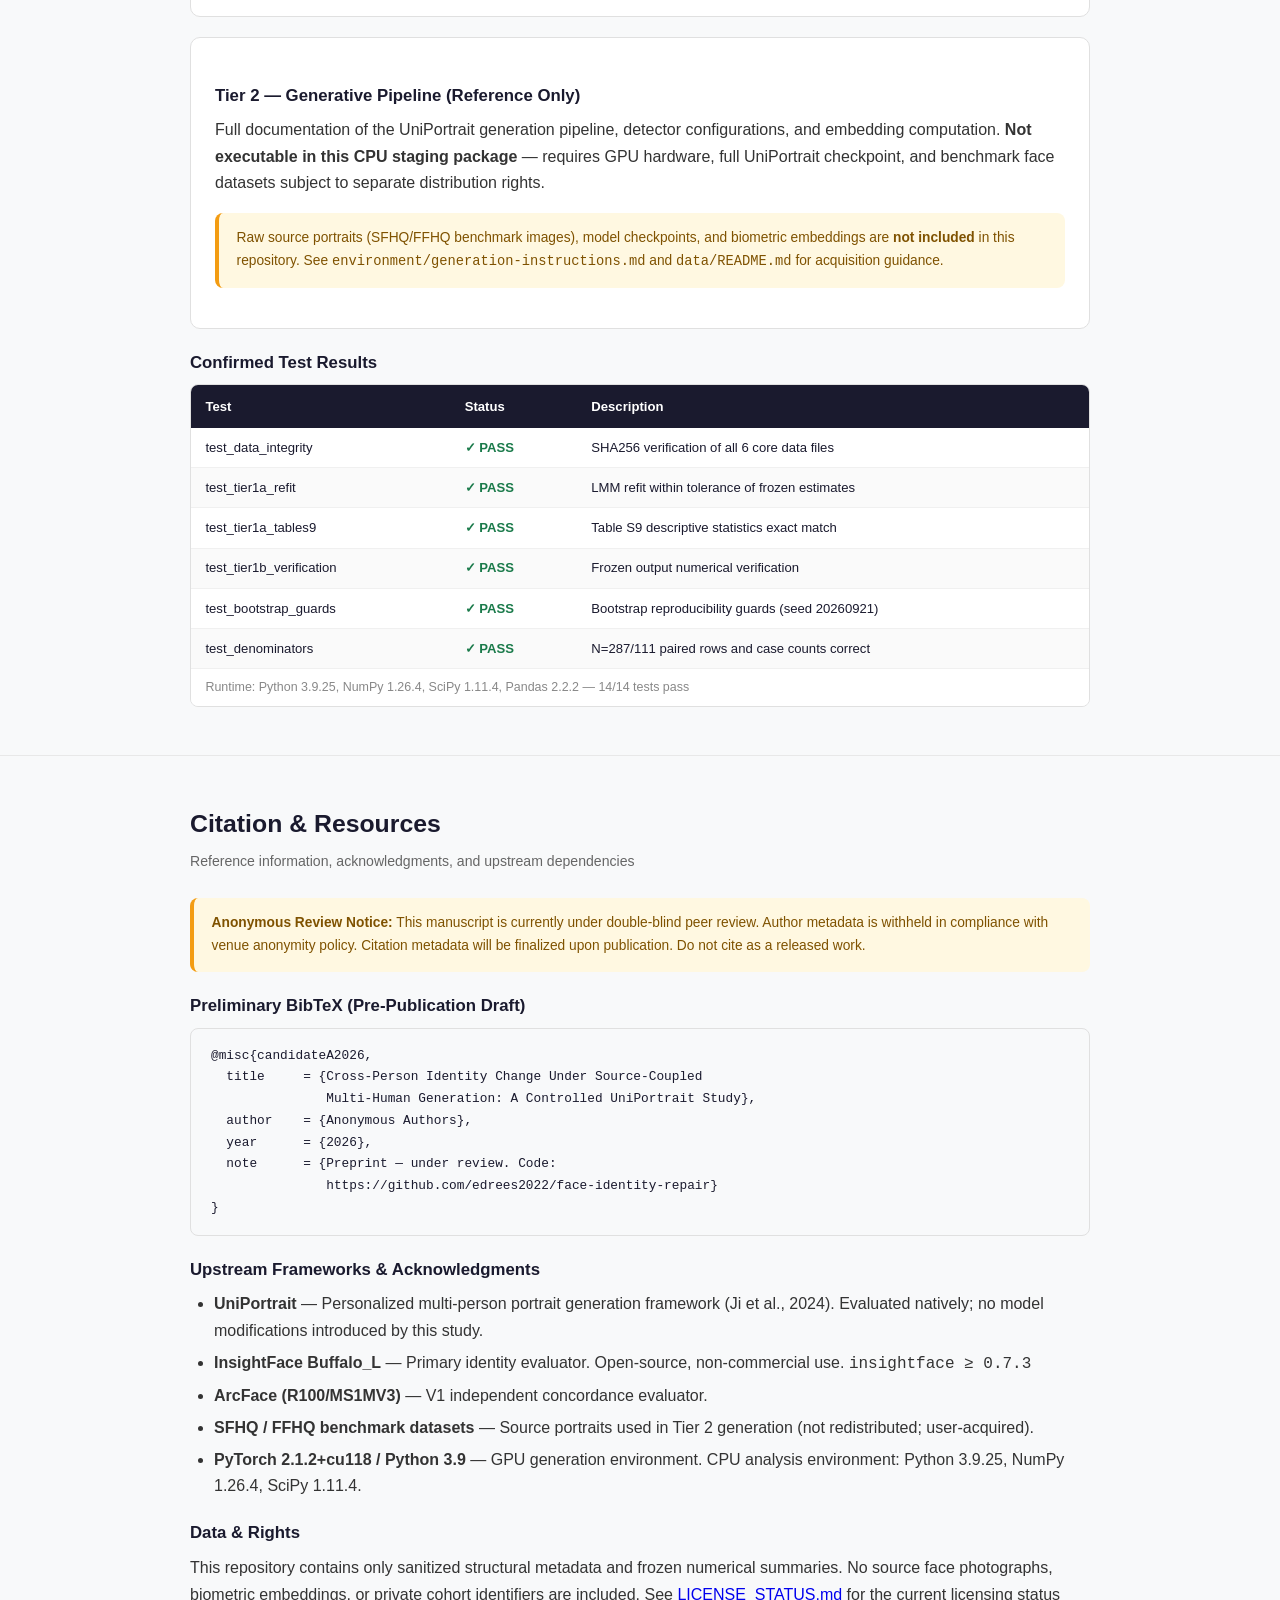
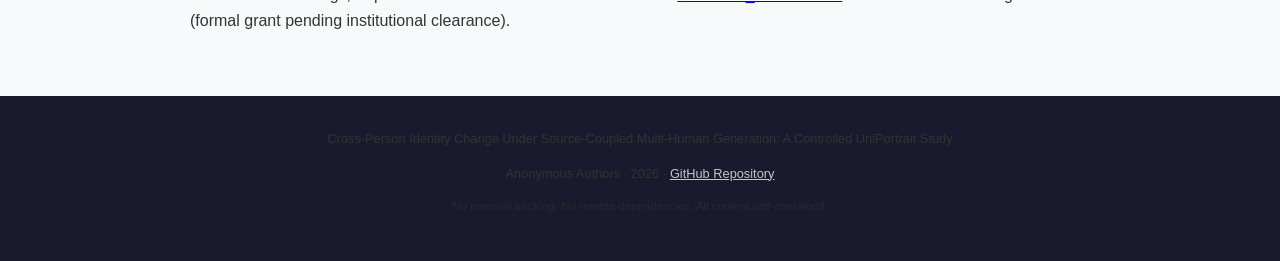
==== commit a1362d50: "docs: add 3 figures, update repo URLs to face-identity-repair - Add Figure 2: genuine_impostor_distr" ====
--- a/docs/index.html
+++ b/docs/index.html
@@ -407,10 +407,23 @@
     </div>
     <p style="font-size:0.78rem;color:#888;margin-top:0.5rem;">Bootstrap: 5,000 case-cluster percentile replicates, seed 20260921. Evaluator: InsightFace Buffalo_L.</p>
 
-    <!-- Figure -->
-    <div class="figure-wrap">
+    <!-- Figures Section -->
+    <h2 style="margin-top:2.5rem;">Figures</h2>
+    <p class="section-sub">All figures are non-identifying aggregate plots — no face photographs included.</p>
+
+    <div class="figure-wrap" id="fig1">
       <img src="assets/fig_study2_paired_contrasts.png" alt="Study 2 paired contrasts scatter plot showing ΔID(A2)−ΔID(A1) for target and protected persons across 111 cases">
-      <p class="figure-caption"><strong>Figure: Study 2 Paired Contrasts.</strong> Per-case ΔID(A2) − ΔID(A1) values for protected (j, primary) and target (k, secondary) persons across 111 A2-measurable cases. Positive values indicate attenuation of identity degradation under dual-ID conditioning relative to single-ID conditioning.</p>
+      <p class="figure-caption"><strong>Figure 1: Study 2 Paired Contrasts (N=287 rows, 111 cases).</strong> Per-case ΔID(A2) − ΔID(A1) values for protected (j, primary) and target (k, secondary) persons. Positive Dⱼ values indicate attenuation of identity degradation under dual-ID conditioning (A2) relative to single-ID conditioning (A1). Dashed orange line = fitted contrast +0.513. Pearson r = 0.827 between paired protected/target ΔID in A2.</p>
+    </div>
+
+    <div class="figure-wrap" id="fig2">
+      <img src="assets/genuine_impostor_distribution.png" alt="InsightFace buffalo_l cosine similarity distributions for genuine and impostor pairs on LFW subset">
+      <p class="figure-caption"><strong>Figure 2: Identity Evaluator Calibration — Genuine vs. Impostor Distributions.</strong> InsightFace (buffalo_l) cosine similarity distributions on LFW subset used for identity threshold calibration. Genuine pairs (N=90, Mean=0.665) and impostor pairs (N=3,915, Mean=0.007) show clean bimodal separation with minimal overlap. EER threshold θ = 0.1296 (green dashed), FAR &le; 1% threshold = 0.1535 (orange).</p>
+    </div>
+
+    <div class="figure-wrap" id="fig3">
+      <img src="assets/identity_threshold_curves.png" alt="FAR and FRR vs decision threshold curves and ROC curve for buffalo_l on LFW subset">
+      <p class="figure-caption"><strong>Figure 3: FAR/FRR Threshold Curves and ROC.</strong> Left: False Acceptance Rate (FAR, blue) and False Rejection Rate (FRR, red) as a function of the decision threshold θ — EER intersection at θ = 0.1296 (green dashed). Right: Receiver Operating Characteristic (ROC) curve on buffalo_l LFW subset demonstrating near-perfect discrimination (AUC &approx; 1.0), confirming evaluator reliability for this benchmark domain.</p>
     </div>
 
     <!-- Study 1 quadrant detail -->
@@ -485,8 +498,8 @@
       <p>Full refitting of the primary paired LMM (D ~ Seed + (1|Case)), case-cluster bootstrap, and Table S9 descriptive statistics from the row-level dataset (N = 287 paired rows, 111 cases).</p>
       <div class="code-block">
 <span class="comment"># Clone repository</span>
-git clone https://github.com/eds-001/candidate-a-cross-person-identity.git
-cd candidate-a-cross-person-identity
+git clone https://github.com/edrees2022/face-identity-repair.git
+cd face-identity-repair
 
 <span class="comment"># Install pinned dependencies (Python 3.9)</span>
 pip install -r environment/requirements-analysis.txt
@@ -558,7 +571,7 @@
   author    = {Anonymous Authors},
   year      = {2026},
   note      = {Preprint — under review. Code: 
-               https://github.com/eds-001/candidate-a-cross-person-identity}
+               https://github.com/edrees2022/face-identity-repair}
 }</div>
 
     <h3>Upstream Frameworks &amp; Acknowledgments</h3>
@@ -571,7 +584,7 @@
     </ul>
 
     <h3>Data &amp; Rights</h3>
-    <p>This repository contains only sanitized structural metadata and frozen numerical summaries. No source face photographs, biometric embeddings, or private cohort identifiers are included. See <a href="https://github.com/eds-001/candidate-a-cross-person-identity/blob/main/LICENSE_STATUS.md">LICENSE_STATUS.md</a> for the current licensing status (formal grant pending institutional clearance).</p>
+    <p>This repository contains only sanitized structural metadata and frozen numerical summaries. No source face photographs, biometric embeddings, or private cohort identifiers are included. See <a href="https://github.com/edrees2022/face-identity-repair/blob/main/LICENSE_STATUS.md">LICENSE_STATUS.md</a> for the current licensing status (formal grant pending institutional clearance).</p>
   </div>
 </section>
 
@@ -579,7 +592,7 @@
 
 <footer>
   <p>Cross-Person Identity Change Under Source-Coupled Multi-Human Generation: A Controlled UniPortrait Study</p>
-  <p style="margin-top:0.4rem;">Anonymous Authors · 2026 · <a href="https://github.com/eds-001/candidate-a-cross-person-identity">GitHub Repository</a></p>
+  <p style="margin-top:0.4rem;">Anonymous Authors · 2026 · <a href="https://github.com/edrees2022/face-identity-repair">GitHub Repository</a></p>
   <p style="margin-top:0.4rem;font-size:0.72rem;opacity:0.6;">No external tracking. No remote dependencies. All content self-contained.</p>
 </footer>
 
